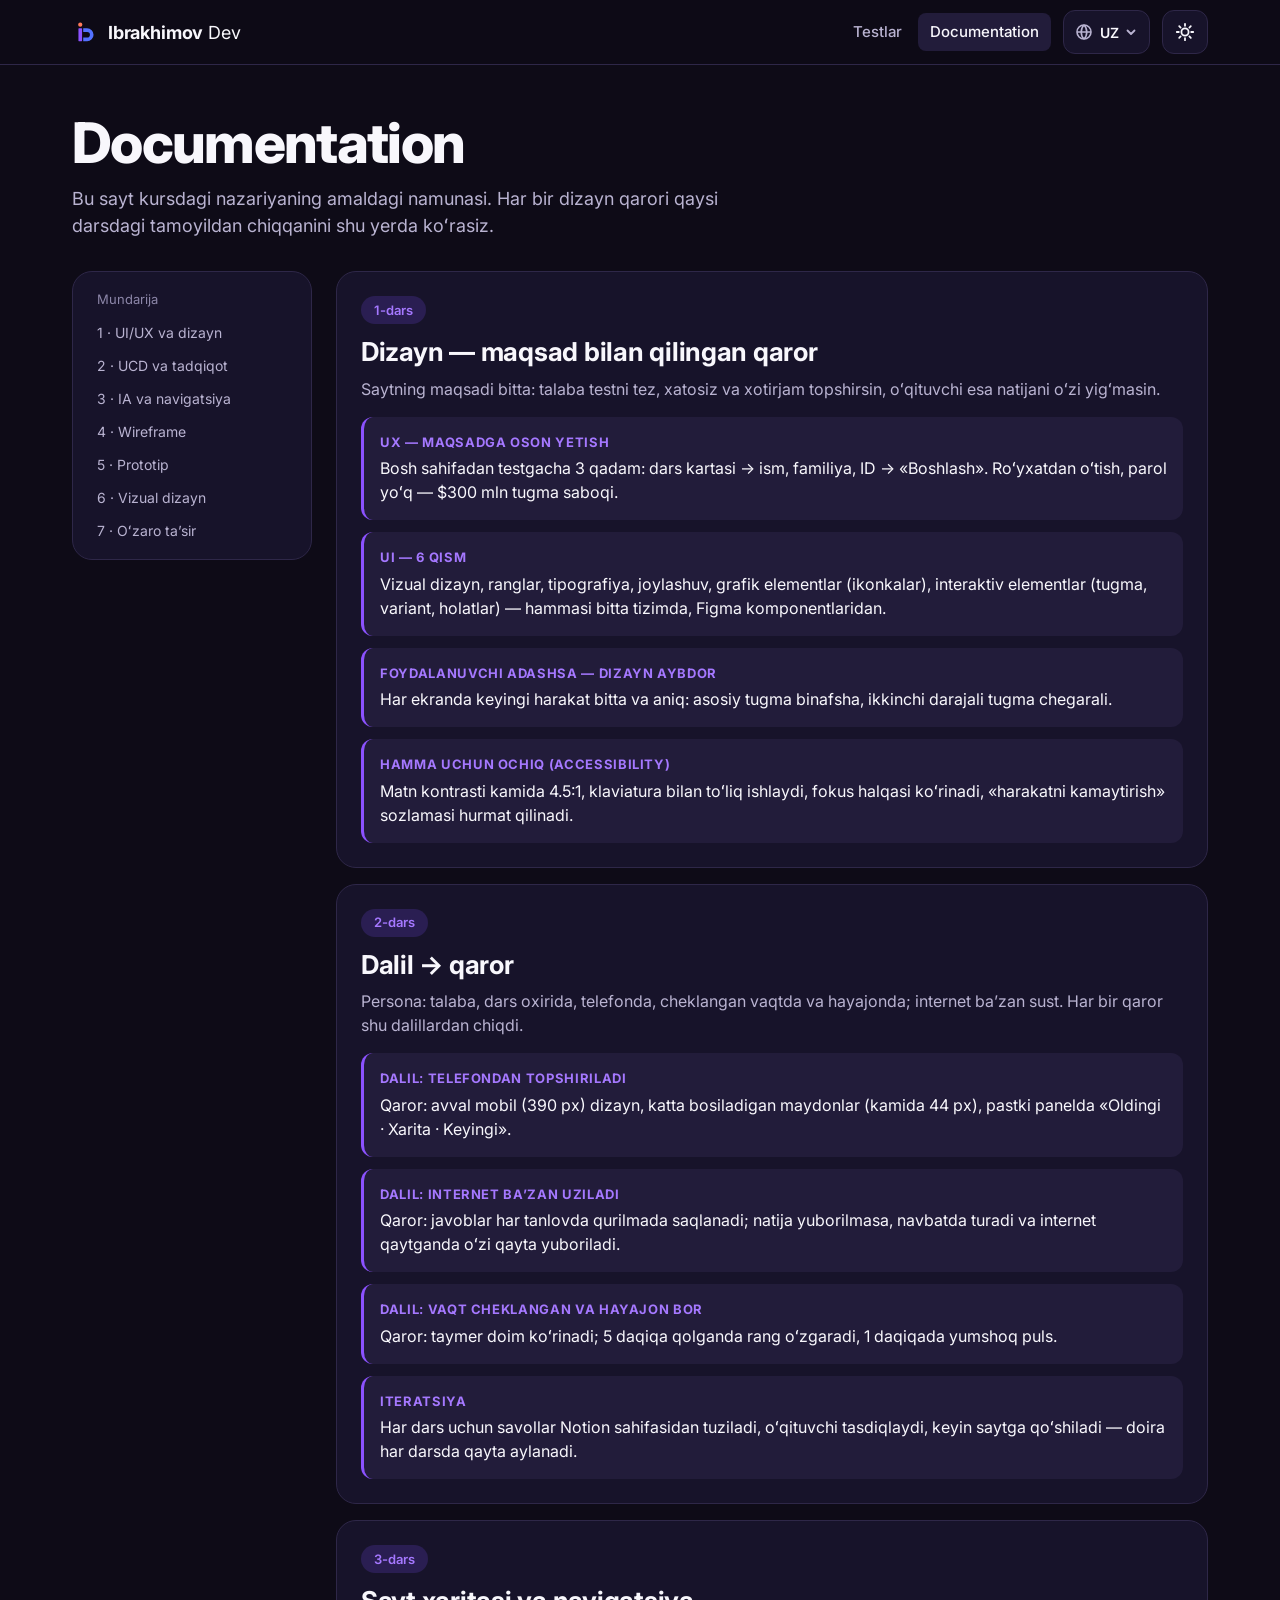
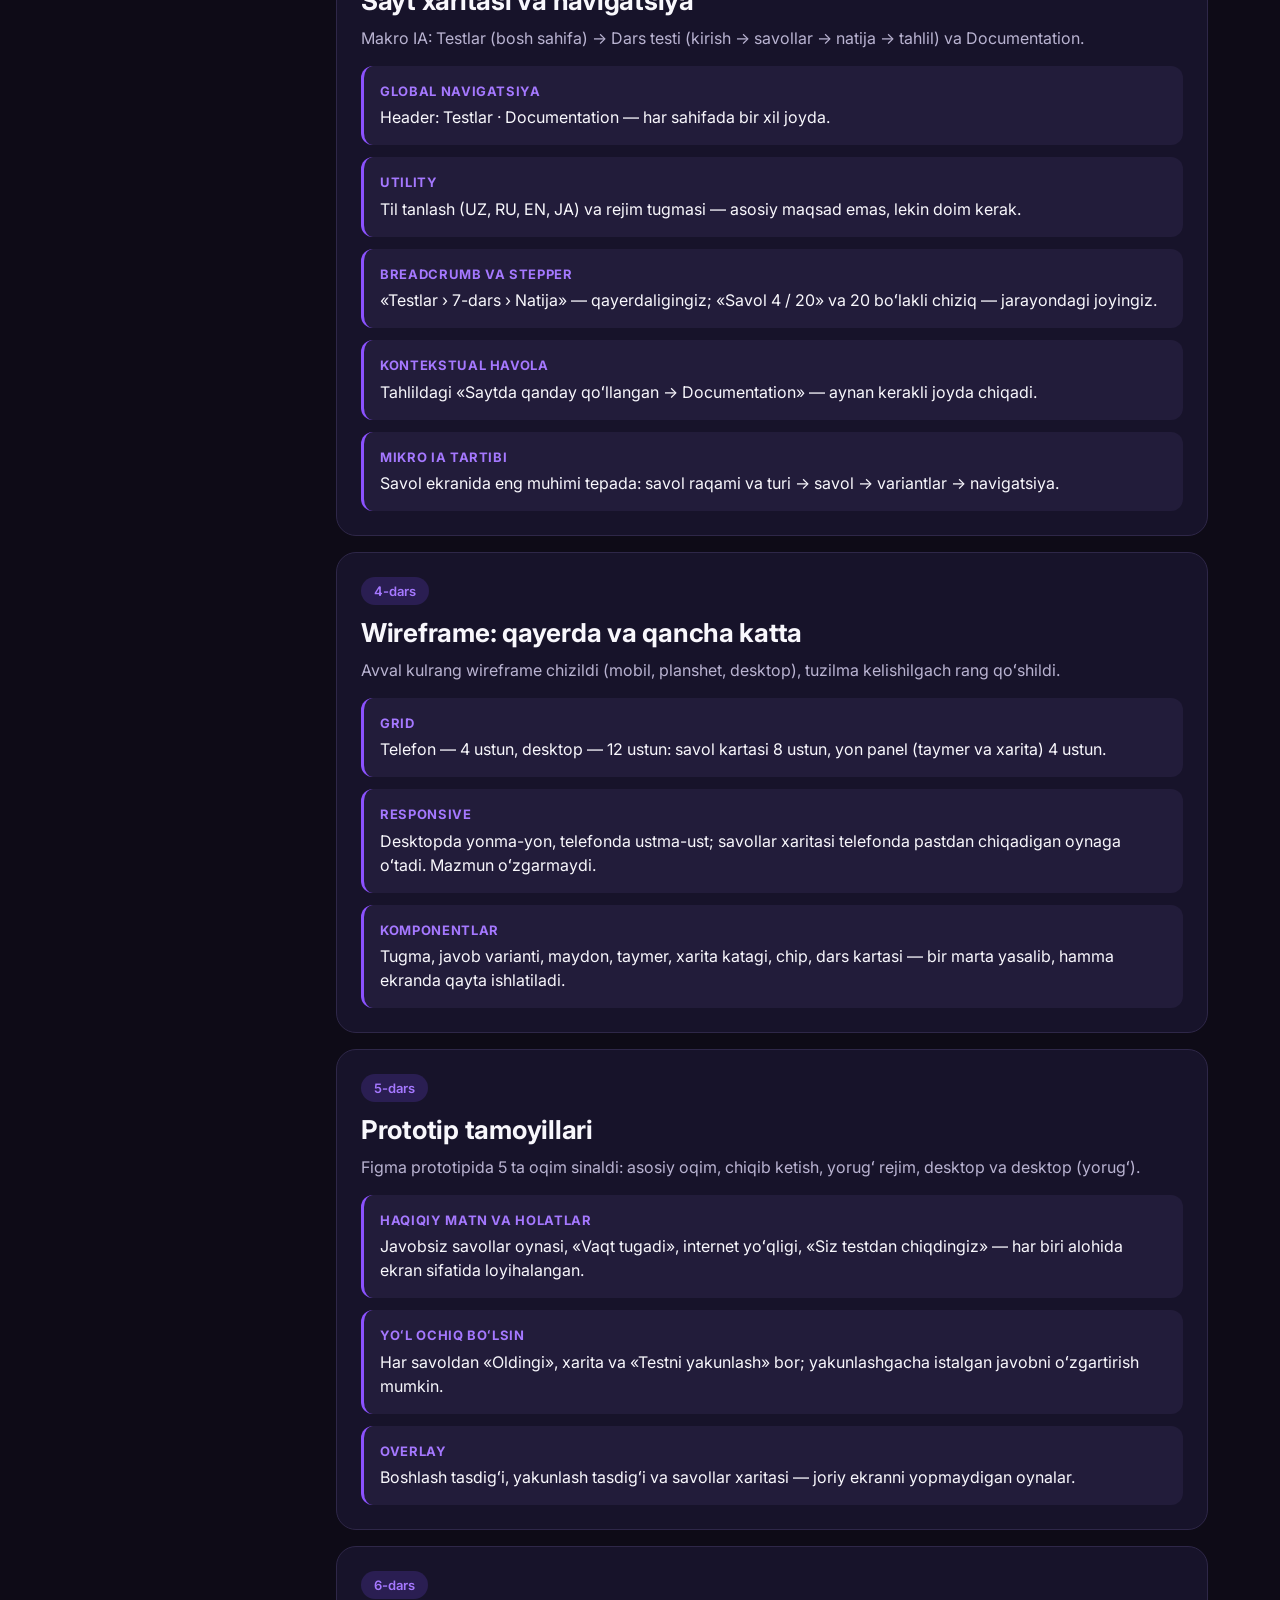
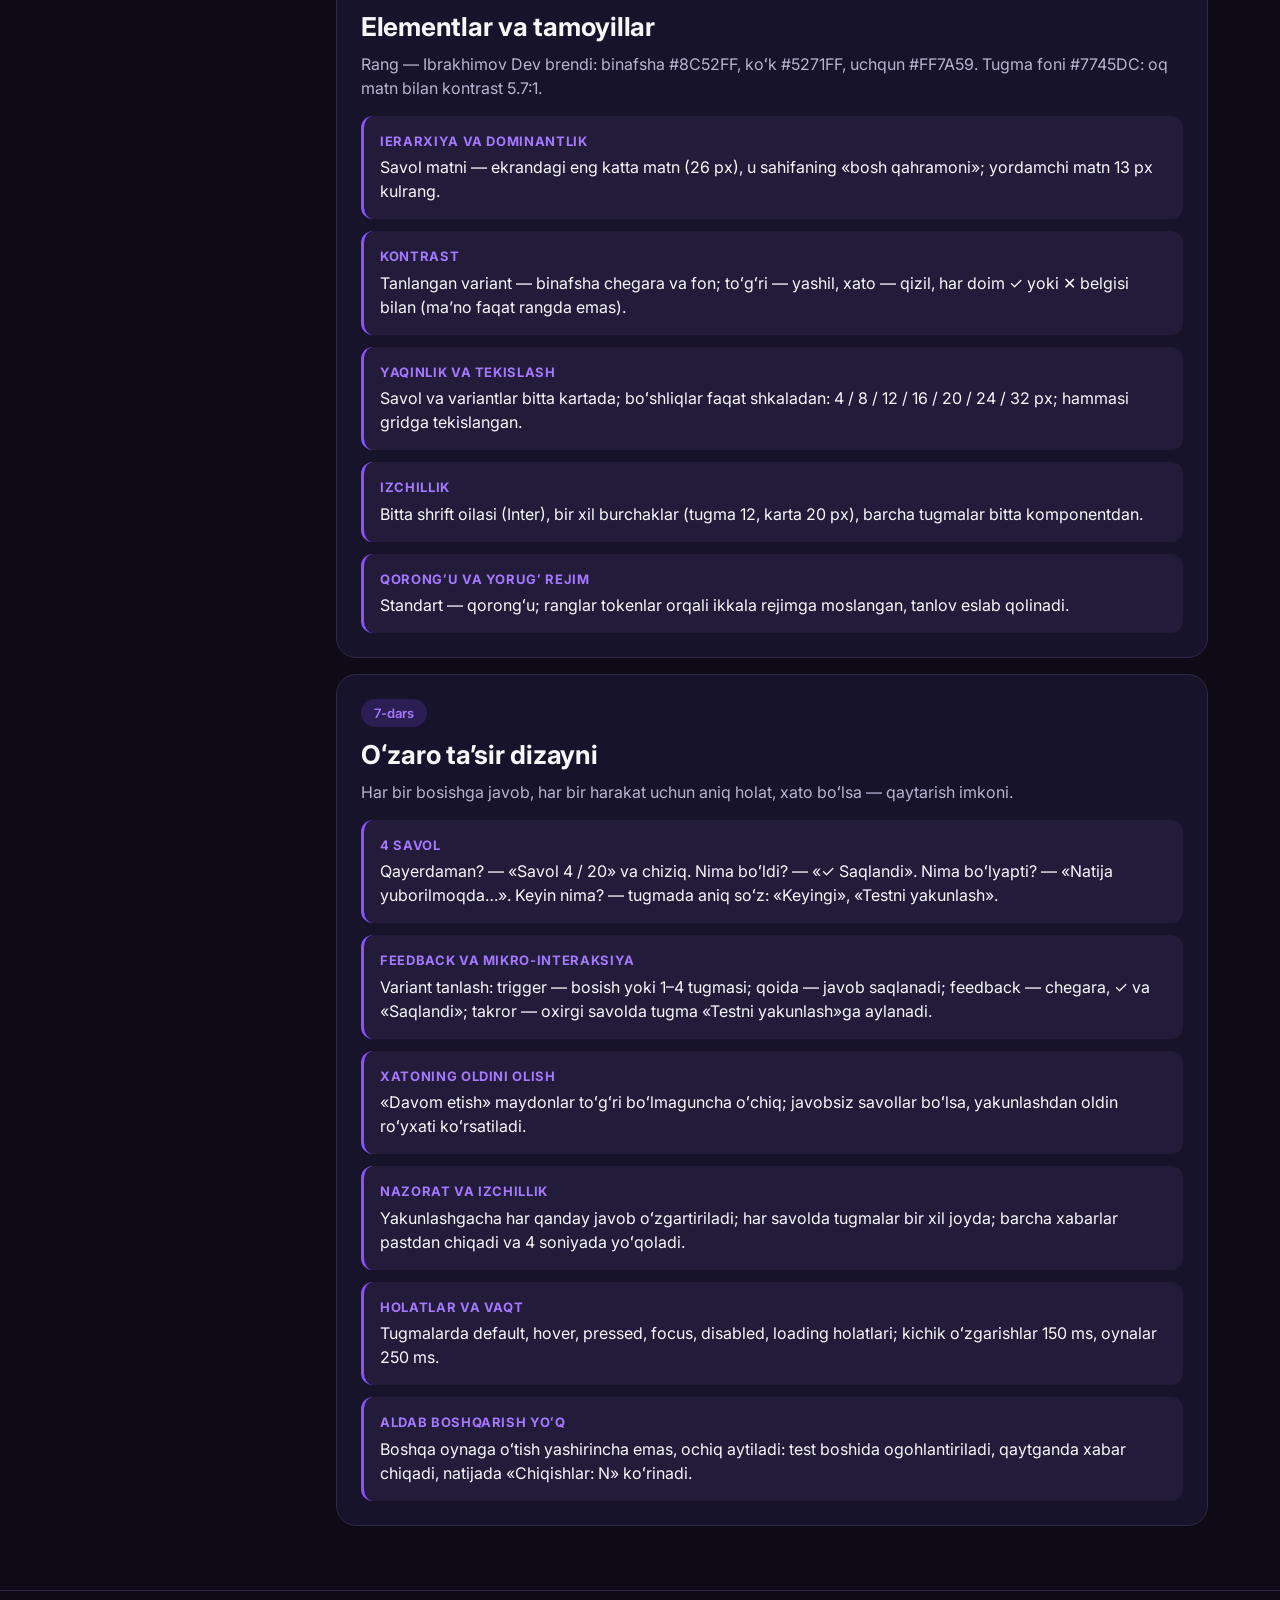
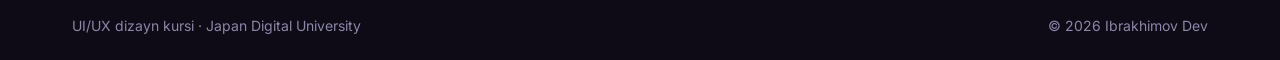
==== docs.html @ a64b17eb "UI/UX testlar sayti: 7 dars, 20 savol (15+5), 27 daqiqa - Bosh sahifa, dars testlari, natija, tahlil" ====
<!doctype html>
<html lang="uz" data-base="">
<head>
<meta charset="utf-8">
<meta name="viewport" content="width=device-width, initial-scale=1, viewport-fit=cover">
<title>Documentation · UI/UX testlar · Ibrakhimov Dev</title>
<meta name="description" content="Saytdagi har bir dizayn qarori kursning qaysi darsidagi tamoyildan chiqqani.">
<meta name="theme-color" content="#0E0B17">
<link rel="icon" href="assets/img/mark.svg" type="image/svg+xml">
<link rel="icon" href="assets/img/favicon-32.png" sizes="32x32">
<link rel="apple-touch-icon" href="assets/img/apple-touch-icon.png">
<link rel="preconnect" href="https://fonts.googleapis.com">
<link rel="preconnect" href="https://fonts.gstatic.com" crossorigin>
<link rel="stylesheet" href="https://fonts.googleapis.com/css2?family=Inter:wght@400;500;600;700;800&display=swap">
<link rel="stylesheet" href="assets/css/style.css">
<script>try{var th=JSON.parse(localStorage.getItem('uiux:theme'));if(th)document.documentElement.setAttribute('data-theme',th)}catch(e){}</script>
</head>
<body data-page="docs">
<header id="site-header"></header>
<main id="main" class="container section">
  <h1 class="display" data-t="docs.title"></h1>
  <p class="lead" style="margin-top:12px;max-width:720px" data-t="docs.lead"></p>
  <div class="notice" id="tr-note" hidden><svg viewBox="0 0 18 18" fill="none" aria-hidden="true"><circle cx="9" cy="9" r="7" stroke="currentColor" stroke-width="1.6"/><path d="M9 8v4.5" stroke="currentColor" stroke-width="1.8" stroke-linecap="round"/><circle cx="9" cy="5.6" r="1" fill="currentColor"/></svg><span data-t="docs.trNote"></span></div>

  <div class="docs" style="margin-top:32px">
    <nav class="toc card" style="padding:12px" aria-label="Mundarija">
      <div class="caption" style="padding:6px 12px" data-t="docs.toc"></div>
      <a href="#dars-1">1 · UI/UX va dizayn</a>
      <a href="#dars-2">2 · UCD va tadqiqot</a>
      <a href="#dars-3">3 · IA va navigatsiya</a>
      <a href="#dars-4">4 · Wireframe</a>
      <a href="#dars-5">5 · Prototip</a>
      <a href="#dars-6">6 · Vizual dizayn</a>
      <a href="#dars-7">7 · Oʻzaro taʼsir</a>
    </nav>

    <div style="display:grid;gap:16px" lang="uz">
      <section class="card doc-sec" id="dars-1">
        <span class="chip chip-brand">1-dars</span>
        <h2 class="h2" style="margin-top:12px">Dizayn — maqsad bilan qilingan qaror</h2>
        <p class="intro">Saytning maqsadi bitta: talaba testni tez, xatosiz va xotirjam topshirsin, oʻqituvchi esa natijani oʻzi yigʻmasin.</p>
        <div class="decisions">
          <div class="decision"><span class="th">UX — maqsadga oson yetish</span><span class="de">Bosh sahifadan testgacha 3 qadam: dars kartasi → ism, familiya, ID → «Boshlash». Roʻyxatdan oʻtish, parol yoʻq — $300 mln tugma saboqi.</span></div>
          <div class="decision"><span class="th">UI — 6 qism</span><span class="de">Vizual dizayn, ranglar, tipografiya, joylashuv, grafik elementlar (ikonkalar), interaktiv elementlar (tugma, variant, holatlar) — hammasi bitta tizimda, Figma komponentlaridan.</span></div>
          <div class="decision"><span class="th">Foydalanuvchi adashsa — dizayn aybdor</span><span class="de">Har ekranda keyingi harakat bitta va aniq: asosiy tugma binafsha, ikkinchi darajali tugma chegarali.</span></div>
          <div class="decision"><span class="th">Hamma uchun ochiq (accessibility)</span><span class="de">Matn kontrasti kamida 4.5:1, klaviatura bilan toʻliq ishlaydi, fokus halqasi koʻrinadi, «harakatni kamaytirish» sozlamasi hurmat qilinadi.</span></div>
        </div>
      </section>

      <section class="card doc-sec" id="dars-2">
        <span class="chip chip-brand">2-dars</span>
        <h2 class="h2" style="margin-top:12px">Dalil → qaror</h2>
        <p class="intro">Persona: talaba, dars oxirida, telefonda, cheklangan vaqtda va hayajonda; internet baʼzan sust. Har bir qaror shu dalillardan chiqdi.</p>
        <div class="decisions">
          <div class="decision"><span class="th">Dalil: telefondan topshiriladi</span><span class="de">Qaror: avval mobil (390 px) dizayn, katta bosiladigan maydonlar (kamida 44 px), pastki panelda «Oldingi · Xarita · Keyingi».</span></div>
          <div class="decision"><span class="th">Dalil: internet baʼzan uziladi</span><span class="de">Qaror: javoblar har tanlovda qurilmada saqlanadi; natija yuborilmasa, navbatda turadi va internet qaytganda oʻzi qayta yuboriladi.</span></div>
          <div class="decision"><span class="th">Dalil: vaqt cheklangan va hayajon bor</span><span class="de">Qaror: taymer doim koʻrinadi; 5 daqiqa qolganda rang oʻzgaradi, 1 daqiqada yumshoq puls.</span></div>
          <div class="decision"><span class="th">Iteratsiya</span><span class="de">Har dars uchun savollar Notion sahifasidan tuziladi, oʻqituvchi tasdiqlaydi, keyin saytga qoʻshiladi — doira har darsda qayta aylanadi.</span></div>
        </div>
      </section>

      <section class="card doc-sec" id="dars-3">
        <span class="chip chip-brand">3-dars</span>
        <h2 class="h2" style="margin-top:12px">Sayt xaritasi va navigatsiya</h2>
        <p class="intro">Makro IA: Testlar (bosh sahifa) → Dars testi (kirish → savollar → natija → tahlil) va Documentation.</p>
        <div class="decisions">
          <div class="decision"><span class="th">Global navigatsiya</span><span class="de">Header: Testlar · Documentation — har sahifada bir xil joyda.</span></div>
          <div class="decision"><span class="th">Utility</span><span class="de">Til tanlash (UZ, RU, EN, JA) va rejim tugmasi — asosiy maqsad emas, lekin doim kerak.</span></div>
          <div class="decision"><span class="th">Breadcrumb va stepper</span><span class="de">«Testlar › 7-dars › Natija» — qayerdaligingiz; «Savol 4 / 20» va 20 boʻlakli chiziq — jarayondagi joyingiz.</span></div>
          <div class="decision"><span class="th">Kontekstual havola</span><span class="de">Tahlildagi «Saytda qanday qoʻllangan → Documentation» — aynan kerakli joyda chiqadi.</span></div>
          <div class="decision"><span class="th">Mikro IA tartibi</span><span class="de">Savol ekranida eng muhimi tepada: savol raqami va turi → savol → variantlar → navigatsiya.</span></div>
        </div>
      </section>

      <section class="card doc-sec" id="dars-4">
        <span class="chip chip-brand">4-dars</span>
        <h2 class="h2" style="margin-top:12px">Wireframe: qayerda va qancha katta</h2>
        <p class="intro">Avval kulrang wireframe chizildi (mobil, planshet, desktop), tuzilma kelishilgach rang qoʻshildi.</p>
        <div class="decisions">
          <div class="decision"><span class="th">Grid</span><span class="de">Telefon — 4 ustun, desktop — 12 ustun: savol kartasi 8 ustun, yon panel (taymer va xarita) 4 ustun.</span></div>
          <div class="decision"><span class="th">Responsive</span><span class="de">Desktopda yonma-yon, telefonda ustma-ust; savollar xaritasi telefonda pastdan chiqadigan oynaga oʻtadi. Mazmun oʻzgarmaydi.</span></div>
          <div class="decision"><span class="th">Komponentlar</span><span class="de">Tugma, javob varianti, maydon, taymer, xarita katagi, chip, dars kartasi — bir marta yasalib, hamma ekranda qayta ishlatiladi.</span></div>
        </div>
      </section>

      <section class="card doc-sec" id="dars-5">
        <span class="chip chip-brand">5-dars</span>
        <h2 class="h2" style="margin-top:12px">Prototip tamoyillari</h2>
        <p class="intro">Figma prototipida 5 ta oqim sinaldi: asosiy oqim, chiqib ketish, yorugʻ rejim, desktop va desktop (yorugʻ).</p>
        <div class="decisions">
          <div class="decision"><span class="th">Haqiqiy matn va holatlar</span><span class="de">Javobsiz savollar oynasi, «Vaqt tugadi», internet yoʻqligi, «Siz testdan chiqdingiz» — har biri alohida ekran sifatida loyihalangan.</span></div>
          <div class="decision"><span class="th">Yoʻl ochiq boʻlsin</span><span class="de">Har savoldan «Oldingi», xarita va «Testni yakunlash» bor; yakunlashgacha istalgan javobni oʻzgartirish mumkin.</span></div>
          <div class="decision"><span class="th">Overlay</span><span class="de">Boshlash tasdigʻi, yakunlash tasdigʻi va savollar xaritasi — joriy ekranni yopmaydigan oynalar.</span></div>
        </div>
      </section>

      <section class="card doc-sec" id="dars-6">
        <span class="chip chip-brand">6-dars</span>
        <h2 class="h2" style="margin-top:12px">Elementlar va tamoyillar</h2>
        <p class="intro">Rang — Ibrakhimov Dev brendi: binafsha #8C52FF, koʻk #5271FF, uchqun #FF7A59. Tugma foni #7745DC: oq matn bilan kontrast 5.7:1.</p>
        <div class="decisions">
          <div class="decision"><span class="th">Ierarxiya va dominantlik</span><span class="de">Savol matni — ekrandagi eng katta matn (26 px), u sahifaning «bosh qahramoni»; yordamchi matn 13 px kulrang.</span></div>
          <div class="decision"><span class="th">Kontrast</span><span class="de">Tanlangan variant — binafsha chegara va fon; toʻgʻri — yashil, xato — qizil, har doim ✓ yoki ✕ belgisi bilan (maʼno faqat rangda emas).</span></div>
          <div class="decision"><span class="th">Yaqinlik va tekislash</span><span class="de">Savol va variantlar bitta kartada; boʻshliqlar faqat shkaladan: 4 / 8 / 12 / 16 / 20 / 24 / 32 px; hammasi gridga tekislangan.</span></div>
          <div class="decision"><span class="th">Izchillik</span><span class="de">Bitta shrift oilasi (Inter), bir xil burchaklar (tugma 12, karta 20 px), barcha tugmalar bitta komponentdan.</span></div>
          <div class="decision"><span class="th">Qorongʻu va yorugʻ rejim</span><span class="de">Standart — qorongʻu; ranglar tokenlar orqali ikkala rejimga moslangan, tanlov eslab qolinadi.</span></div>
        </div>
      </section>

      <section class="card doc-sec" id="dars-7">
        <span class="chip chip-brand">7-dars</span>
        <h2 class="h2" style="margin-top:12px">Oʻzaro taʼsir dizayni</h2>
        <p class="intro">Har bir bosishga javob, har bir harakat uchun aniq holat, xato boʻlsa — qaytarish imkoni.</p>
        <div class="decisions">
          <div class="decision"><span class="th">4 savol</span><span class="de">Qayerdaman? — «Savol 4 / 20» va chiziq. Nima boʻldi? — «✓ Saqlandi». Nima boʻlyapti? — «Natija yuborilmoqda…». Keyin nima? — tugmada aniq soʻz: «Keyingi», «Testni yakunlash».</span></div>
          <div class="decision"><span class="th">Feedback va mikro-interaksiya</span><span class="de">Variant tanlash: trigger — bosish yoki 1–4 tugmasi; qoida — javob saqlanadi; feedback — chegara, ✓ va «Saqlandi»; takror — oxirgi savolda tugma «Testni yakunlash»ga aylanadi.</span></div>
          <div class="decision"><span class="th">Xatoning oldini olish</span><span class="de">«Davom etish» maydonlar toʻgʻri boʻlmaguncha oʻchiq; javobsiz savollar boʻlsa, yakunlashdan oldin roʻyxati koʻrsatiladi.</span></div>
          <div class="decision"><span class="th">Nazorat va izchillik</span><span class="de">Yakunlashgacha har qanday javob oʻzgartiriladi; har savolda tugmalar bir xil joyda; barcha xabarlar pastdan chiqadi va 4 soniyada yoʻqoladi.</span></div>
          <div class="decision"><span class="th">Holatlar va vaqt</span><span class="de">Tugmalarda default, hover, pressed, focus, disabled, loading holatlari; kichik oʻzgarishlar 150 ms, oynalar 250 ms.</span></div>
          <div class="decision"><span class="th">Aldab boshqarish yoʻq</span><span class="de">Boshqa oynaga oʻtish yashirincha emas, ochiq aytiladi: test boshida ogohlantiriladi, qaytganda xabar chiqadi, natijada «Chiqishlar: N» koʻrinadi.</span></div>
        </div>
      </section>
    </div>
  </div>
</main>
<footer id="site-footer"></footer>
<script src="assets/js/i18n.js"></script>
<script src="assets/js/common.js"></script>
<script>
  function trNote(){ document.getElementById('tr-note').hidden = App.lang === 'uz'; }
  trNote(); document.addEventListener('langchange', trNote);
</script>
</body>
</html>
---- assets/css/style.css ----
/* Ibrakhimov Dev · UI/UX testlar
   Tokenlar Figma'dagi "Ibrakhimov Dev · UI/UX Testlar" faylidan olingan (Qorongʻu / Yorugʻ rejimlar). */

:root,
:root[data-theme="dark"] {
  color-scheme: dark;
  --bg-base: #0E0B17;
  --bg-surface: #17132A;
  --bg-raised: #221C3A;
  --bg-overlay: rgba(5, 3, 11, .72);
  --border: #2E2748;
  --border-strong: #4A4466;
  --text: #F8F7FC;
  --text-2: #B9B3D1;
  --text-muted: #8C86A8;
  --on-brand: #FFFFFF;
  --violet: #8C52FF;
  --blue: #5271FF;
  --spark: #FF7A59;
  --primary: #7745DC;
  --primary-hover: #6A3BD0;
  --primary-pressed: #5B30B8;
  --selected-bg: #2A1E52;
  --selected-border: #A578FF;
  --link: #7890FF;
  --brand-text: #A578FF;
  --success: #22C55E;
  --success-bg: #12301F;
  --error: #F2555A;
  --error-bg: #3A1416;
  --warning: #FF977E;
  --warning-bg: #3D1A10;
  --focus: #A578FF;
  --disabled-bg: #221C3A;
  --disabled-text: #5E587A;
  --shadow: 0 12px 32px rgba(0, 0, 0, .45);
}

:root[data-theme="light"] {
  color-scheme: light;
  --bg-base: #F8F7FC;
  --bg-surface: #FFFFFF;
  --bg-raised: #EEEBF7;
  --bg-overlay: rgba(23, 19, 42, .48);
  --border: #D9D5EA;
  --border-strong: #B6B0CC;
  --text: #0E0B17;
  --text-2: #4A4466;
  --text-muted: #6B6585;
  --selected-bg: #F1EBFF;
  --selected-border: #7745DC;
  --link: #4561DD;
  --brand-text: #7745DC;
  --success: #15803D;
  --success-bg: #E8F6EE;
  --error: #C72A2F;
  --error-bg: #FDECEC;
  --warning: #B9553D;
  --warning-bg: #FFF0EB;
  --focus: #7745DC;
  --disabled-bg: #EEEBF7;
  --disabled-text: #9A95B2;
  --shadow: 0 12px 32px rgba(23, 19, 42, .12);
}

:root {
  --s4: 4px; --s8: 8px; --s12: 12px; --s16: 16px; --s20: 20px; --s24: 24px; --s32: 32px; --s40: 40px; --s48: 48px; --s64: 64px;
  --r-sm: 8px; --r-md: 12px; --r-lg: 16px; --r-xl: 20px; --r-2xl: 24px; --r-full: 999px;
  --font: "Inter", system-ui, -apple-system, "Segoe UI", Roboto, "Noto Sans JP", sans-serif;
  --t-fast: 150ms;
  --t-mid: 250ms;
  --ease: cubic-bezier(.2, .8, .2, 1);
}

*, *::before, *::after { box-sizing: border-box; }
html { -webkit-text-size-adjust: 100%; }
body {
  margin: 0;
  background: var(--bg-base);
  color: var(--text);
  font: 400 16px/1.5 var(--font);
  min-height: 100vh;
  display: flex;
  flex-direction: column;
  transition: background-color var(--t-mid) var(--ease), color var(--t-mid) var(--ease);
}
:lang(ja) body, body:lang(ja) { line-break: strict; }
img, svg { display: block; max-width: 100%; }
a { color: var(--link); text-underline-offset: 3px; }
button, input, select { font: inherit; color: inherit; }
h1, h2, h3, p { margin: 0; }
.sr-only { position: absolute; width: 1px; height: 1px; padding: 0; margin: -1px; overflow: hidden; clip: rect(0 0 0 0); white-space: nowrap; border: 0; }
[hidden] { display: none !important; }

:focus-visible { outline: 3px solid var(--focus); outline-offset: 3px; border-radius: var(--r-sm); }

.skip-link { position: absolute; left: var(--s16); top: -60px; z-index: 100; background: var(--primary); color: #fff; padding: var(--s8) var(--s16); border-radius: var(--r-sm); text-decoration: none; }
.skip-link:focus { top: var(--s12); }

.container { width: 100%; max-width: 1200px; margin: 0 auto; padding: 0 var(--s16); }
@media (min-width: 768px) { .container { padding: 0 var(--s32); } }

/* ---------- Header ---------- */
.site-header { position: sticky; top: 0; z-index: 30; background: color-mix(in srgb, var(--bg-base) 88%, transparent); backdrop-filter: blur(12px); border-bottom: 1px solid var(--border); }
.site-header .container { display: flex; align-items: center; gap: var(--s12); height: 64px; }
.brand { display: flex; align-items: center; gap: var(--s8); text-decoration: none; color: var(--text); margin-right: auto; font-size: 18px; letter-spacing: -.01em; }
.brand img { width: 28px; height: 28px; }
.brand b { font-weight: 700; }
.nav { display: none; gap: var(--s4); }
.nav a { color: var(--text-2); text-decoration: none; font-weight: 500; font-size: 15px; padding: var(--s8) var(--s12); border-radius: var(--r-sm); transition: background-color var(--t-fast), color var(--t-fast); }
.nav a:hover { color: var(--text); background: var(--bg-raised); }
.nav a[aria-current="page"] { color: var(--text); background: var(--bg-raised); }
@media (min-width: 768px) { .nav { display: flex; } }

.icon-btn { display: inline-flex; align-items: center; justify-content: center; gap: var(--s4); min-width: 44px; height: 44px; padding: 0 var(--s12); border-radius: var(--r-md); border: 1px solid var(--border); background: var(--bg-surface); color: var(--text); cursor: pointer; transition: background-color var(--t-fast), border-color var(--t-fast), transform var(--t-fast); }
.icon-btn:hover { background: var(--bg-raised); border-color: var(--border-strong); }
.icon-btn:active { transform: scale(.96); }
.icon-btn svg { width: 20px; height: 20px; }
.lang-select { position: relative; }
.lang-select select { appearance: none; height: 44px; padding: 0 30px 0 36px; border-radius: var(--r-md); border: 1px solid var(--border); background: var(--bg-surface); color: var(--text); font-weight: 600; font-size: 14px; cursor: pointer; }
.lang-select select:hover { border-color: var(--border-strong); }
.lang-select .globe, .lang-select .chev { position: absolute; top: 50%; transform: translateY(-50%); pointer-events: none; color: var(--text-2); }
.lang-select .globe { left: 12px; width: 18px; height: 18px; }
.lang-select .chev { right: 12px; width: 14px; height: 14px; }
.menu-btn { display: inline-flex; }
@media (min-width: 768px) { .menu-btn { display: none; } }

.mobile-menu { position: fixed; inset: 64px 0 auto 0; z-index: 29; background: var(--bg-surface); border-bottom: 1px solid var(--border); padding: var(--s12) var(--s16) var(--s20); box-shadow: var(--shadow); }
.mobile-menu a { display: block; padding: var(--s12) var(--s12); border-radius: var(--r-md); color: var(--text); text-decoration: none; font-weight: 600; }
.mobile-menu a[aria-current="page"] { background: var(--bg-raised); }

/* ---------- Typography ---------- */
.display { font-size: clamp(32px, 6vw, 56px); line-height: 1.08; font-weight: 800; letter-spacing: -.03em; }
.h1 { font-size: clamp(26px, 4vw, 36px); line-height: 1.15; font-weight: 700; letter-spacing: -.02em; }
.h2 { font-size: clamp(20px, 3vw, 26px); line-height: 1.25; font-weight: 700; letter-spacing: -.01em; }
.h3 { font-size: 18px; line-height: 1.35; font-weight: 600; }
.lead { font-size: 18px; color: var(--text-2); }
.muted { color: var(--text-muted); }
.small { font-size: 14px; }
.caption { font-size: 13px; color: var(--text-muted); }
.grad { background: linear-gradient(90deg, var(--violet), var(--blue)); -webkit-background-clip: text; background-clip: text; color: transparent; }

/* ---------- Buttons ---------- */
.btn { display: inline-flex; align-items: center; justify-content: center; gap: var(--s8); min-height: 48px; padding: 0 var(--s20); border-radius: var(--r-md); border: 1px solid transparent; font-weight: 600; font-size: 16px; cursor: pointer; text-decoration: none; transition: background-color var(--t-fast) var(--ease), border-color var(--t-fast), transform var(--t-fast), box-shadow var(--t-fast); white-space: nowrap; }
.btn svg { width: 18px; height: 18px; flex: none; }
.btn:active:not(:disabled) { transform: scale(.97); }
.btn-primary { background: var(--primary); color: var(--on-brand); }
.btn-primary:hover:not(:disabled) { background: var(--primary-hover); box-shadow: 0 6px 18px color-mix(in srgb, var(--primary) 40%, transparent); }
.btn-primary:active:not(:disabled) { background: var(--primary-pressed); }
.btn-secondary { background: transparent; color: var(--text); border-color: var(--border-strong); }
.btn-secondary:hover:not(:disabled) { background: var(--bg-raised); }
.btn-text { background: transparent; color: var(--brand-text); padding: 0 var(--s12); }
.btn-text:hover:not(:disabled) { background: var(--selected-bg); }
.btn-danger { background: var(--error); color: #fff; }
.btn:disabled { background: var(--disabled-bg); color: var(--disabled-text); border-color: transparent; cursor: not-allowed; box-shadow: none; }
.btn.loading { pointer-events: none; }
.btn.loading::before { content: ""; width: 16px; height: 16px; border: 2px solid currentColor; border-right-color: transparent; border-radius: 50%; animation: spin .8s linear infinite; }
.btn-block { width: 100%; }

@keyframes spin { to { transform: rotate(360deg); } }

/* ---------- Chips ---------- */
.chip { display: inline-flex; align-items: center; gap: 6px; height: 28px; padding: 0 var(--s12); border-radius: var(--r-full); font-size: 13px; font-weight: 600; background: var(--bg-raised); color: var(--text-2); border: 1px solid var(--border); white-space: nowrap; }
.chip svg { width: 14px; height: 14px; }
.chip-brand { background: var(--selected-bg); color: var(--brand-text); border-color: transparent; }
.chip-success { background: var(--success-bg); color: var(--success); border-color: transparent; }
.chip-error { background: var(--error-bg); color: var(--error); border-color: transparent; }
.chip-warning { background: var(--warning-bg); color: var(--warning); border-color: transparent; }
.chip-new { background: linear-gradient(90deg, var(--violet), var(--blue)); color: #fff; border-color: transparent; }

/* ---------- Cards ---------- */
.card { background: var(--bg-surface); border: 1px solid var(--border); border-radius: var(--r-xl); }
.pad { padding: var(--s20); }
@media (min-width: 768px) { .pad { padding: var(--s24); } }

main { flex: 1; }
.section { padding-top: var(--s32); padding-bottom: var(--s48); }
@media (min-width: 768px) { .section { padding-top: var(--s48); padding-bottom: var(--s64); } }

/* ---------- Home ---------- */
.hero { padding-top: var(--s40); padding-bottom: var(--s24); }
.hero .lead { margin-top: var(--s16); max-width: 640px; }
.hero .chips { display: flex; flex-wrap: wrap; gap: var(--s8); margin-top: var(--s20); }
.lessons { display: grid; gap: var(--s16); grid-template-columns: 1fr; }
@media (min-width: 640px) { .lessons { grid-template-columns: repeat(2, 1fr); } }
@media (min-width: 1024px) { .lessons { grid-template-columns: repeat(3, 1fr); } }
.lesson-card { display: flex; flex-direction: column; gap: var(--s12); padding: var(--s20); border-radius: var(--r-xl); background: var(--bg-surface); border: 1px solid var(--border); text-decoration: none; color: var(--text); transition: border-color var(--t-fast), transform var(--t-mid) var(--ease), box-shadow var(--t-mid); min-height: 188px; }
.lesson-card:hover { border-color: var(--selected-border); transform: translateY(-2px); box-shadow: var(--shadow); }
.lesson-card .top { display: flex; align-items: center; justify-content: space-between; gap: var(--s8); }
.lesson-num { display: inline-grid; place-items: center; width: 40px; height: 40px; border-radius: var(--r-md); background: var(--selected-bg); color: var(--brand-text); font-weight: 800; }
.lesson-card .title { font-size: 18px; font-weight: 700; line-height: 1.3; }
.lesson-card .meta { font-size: 14px; color: var(--text-muted); }
.lesson-card .foot { margin-top: auto; display: flex; align-items: center; justify-content: space-between; gap: var(--s8); padding-top: var(--s12); border-top: 1px solid var(--border); font-size: 14px; color: var(--text-2); }
.lesson-card .go { color: var(--brand-text); font-weight: 600; display: inline-flex; align-items: center; gap: 4px; }

/* ---------- Footer ---------- */
.site-footer { border-top: 1px solid var(--border); padding: var(--s24) 0; color: var(--text-muted); font-size: 14px; }
.site-footer .container { display: flex; flex-wrap: wrap; gap: var(--s8) var(--s24); justify-content: space-between; }

/* ---------- Forms ---------- */
.entry { max-width: 520px; margin: 0 auto; }
.field { display: flex; flex-direction: column; gap: 6px; margin-top: var(--s16); }
.field label { font-weight: 600; font-size: 14px; }
.field input { height: 52px; padding: 0 var(--s16); border-radius: var(--r-md); border: 1px solid var(--border-strong); background: var(--bg-base); color: var(--text); font-size: 16px; transition: border-color var(--t-fast), box-shadow var(--t-fast); }
.field input:hover { border-color: var(--text-muted); }
.field input:focus { outline: none; border-color: var(--focus); box-shadow: 0 0 0 3px color-mix(in srgb, var(--focus) 35%, transparent); }
.field .hint { font-size: 13px; color: var(--text-muted); }
.field.invalid input { border-color: var(--error); }
.field.invalid .hint { color: var(--error); }
.facts { display: grid; grid-template-columns: repeat(3, 1fr); gap: var(--s8); margin-top: var(--s20); }
.fact { background: var(--bg-raised); border-radius: var(--r-md); padding: var(--s12); text-align: center; }
.fact b { display: block; font-size: 22px; }
.fact span { font-size: 13px; color: var(--text-2); }

.breadcrumb { display: flex; flex-wrap: wrap; align-items: center; gap: 6px; font-size: 14px; color: var(--text-muted); margin-bottom: var(--s16); }
.breadcrumb a { color: var(--link); text-decoration: none; }
.breadcrumb a:hover { text-decoration: underline; }

/* ---------- Modal ---------- */
.modal { position: fixed; inset: 0; z-index: 60; display: grid; place-items: end center; background: var(--bg-overlay); padding: 0; animation: fade var(--t-mid) var(--ease); }
@media (min-width: 640px) { .modal { place-items: center; padding: var(--s24); } }
.modal-box { width: 100%; max-width: 520px; max-height: 92vh; overflow: auto; background: var(--bg-surface); border: 1px solid var(--border); border-radius: var(--r-2xl) var(--r-2xl) 0 0; padding: var(--s24); box-shadow: var(--shadow); animation: rise var(--t-mid) var(--ease); }
@media (min-width: 640px) { .modal-box { border-radius: var(--r-2xl); } }
.modal-box .grabber { width: 40px; height: 4px; border-radius: 2px; background: var(--border-strong); margin: -8px auto var(--s16); }
@media (min-width: 640px) { .modal-box .grabber { display: none; } }
.modal-head { display: flex; align-items: flex-start; justify-content: space-between; gap: var(--s12); }
.modal-icon { width: 48px; height: 48px; border-radius: var(--r-lg); display: grid; place-items: center; margin-bottom: var(--s12); }
.modal-icon svg { width: 24px; height: 24px; }
.modal-icon.warn { background: var(--warning-bg); color: var(--warning); }
.modal-icon.brand { background: var(--selected-bg); color: var(--brand-text); }
.modal-icon.error { background: var(--error-bg); color: var(--error); }
.modal p { color: var(--text-2); margin-top: var(--s8); }
.modal .actions { display: flex; flex-direction: column-reverse; gap: var(--s8); margin-top: var(--s24); }
@media (min-width: 640px) { .modal .actions { flex-direction: row; justify-content: flex-end; } }
.rules { list-style: none; padding: 0; margin: var(--s16) 0 0; display: grid; gap: var(--s12); }
.rules li { display: flex; gap: var(--s12); align-items: flex-start; color: var(--text-2); }
.rules li svg { flex: none; width: 20px; height: 20px; color: var(--brand-text); margin-top: 2px; }
@keyframes fade { from { opacity: 0; } }
@keyframes rise { from { transform: translateY(16px); opacity: 0; } }

/* ---------- Test layout ---------- */
.test-layout { display: grid; gap: var(--s16); grid-template-columns: 1fr; align-items: start; padding-bottom: 96px; }
@media (min-width: 1024px) { .test-layout { grid-template-columns: minmax(0, 8fr) minmax(0, 4fr); gap: var(--s24); padding-bottom: var(--s48); } }
.qcard { padding: var(--s20); }
@media (min-width: 768px) { .qcard { padding: var(--s32); } }
.qhead { display: flex; align-items: center; justify-content: space-between; gap: var(--s12); }
.qnum { font-weight: 700; font-size: 15px; }
.progress { display: grid; grid-template-columns: repeat(20, 1fr); gap: 3px; margin: var(--s12) 0 var(--s20); }
.progress i { height: 5px; border-radius: 3px; background: var(--border); transition: background-color var(--t-mid); }
.progress i.done { background: var(--primary); }
.progress i.cur { background: var(--selected-border); }
.qtext { font-size: clamp(20px, 2.6vw, 26px); font-weight: 700; line-height: 1.3; letter-spacing: -.01em; }
.qhelp { margin-top: var(--s8); font-size: 13px; color: var(--text-muted); }
.options { display: grid; gap: var(--s12); margin-top: var(--s20); }
.option { display: flex; align-items: center; gap: var(--s12); width: 100%; min-height: 56px; padding: var(--s12) var(--s16); text-align: left; border-radius: var(--r-lg); border: 1.5px solid var(--border); background: var(--bg-surface); cursor: pointer; transition: border-color var(--t-fast) var(--ease), background-color var(--t-fast) var(--ease), transform var(--t-fast); line-height: 1.4; }
.option:hover { border-color: var(--border-strong); background: var(--bg-raised); }
.option:active { transform: scale(.99); }
.option .key { flex: none; width: 32px; height: 32px; border-radius: var(--r-sm); display: grid; place-items: center; background: var(--bg-raised); font-weight: 700; font-size: 14px; color: var(--text-2); transition: background-color var(--t-fast), color var(--t-fast); }
.option .txt { flex: 1; }
.option .saved { flex: none; font-size: 12px; font-weight: 600; color: var(--brand-text); display: none; align-items: center; gap: 4px; }
.option[aria-checked="true"] { border-color: var(--selected-border); background: var(--selected-bg); }
.option[aria-checked="true"] .key { background: var(--primary); color: #fff; }
.option[aria-checked="true"] .saved { display: inline-flex; animation: pop var(--t-fast) var(--ease); }
@keyframes pop { from { transform: scale(.6); opacity: 0; } }
.qnav { display: flex; align-items: center; justify-content: space-between; gap: var(--s12); margin-top: var(--s24); }
.qnav .autosave { font-size: 13px; color: var(--text-muted); display: none; align-items: center; gap: 6px; }
@media (min-width: 768px) { .qnav .autosave { display: inline-flex; } }

/* Mobile bottom bar */
.bottom-bar { position: fixed; left: 0; right: 0; bottom: 0; z-index: 20; background: var(--bg-surface); border-top: 1px solid var(--border); padding: var(--s12) var(--s16) calc(var(--s12) + env(safe-area-inset-bottom)); display: grid; grid-template-columns: 1fr auto 1fr; gap: var(--s8); }
@media (min-width: 1024px) { .bottom-bar { display: none; } }
.bottom-bar .btn { padding: 0 var(--s12); }
.desktop-nav { display: none; }
@media (min-width: 1024px) { .desktop-nav { display: flex; } }

/* Sidebar */
.side { display: none; gap: var(--s16); flex-direction: column; position: sticky; top: 88px; }
@media (min-width: 1024px) { .side { display: flex; } }
.timer-card { text-align: center; padding: var(--s20); }
.timer { display: inline-flex; align-items: center; gap: var(--s8); font-variant-numeric: tabular-nums; font-weight: 800; letter-spacing: -.02em; border-radius: var(--r-lg); border: 1px solid var(--border); background: var(--bg-raised); padding: var(--s8) var(--s16); font-size: 28px; transition: color var(--t-mid), background-color var(--t-mid), border-color var(--t-mid); }
.timer svg { width: 24px; height: 24px; }
.timer.sm { font-size: 18px; padding: 6px var(--s12); border-radius: var(--r-md); }
.timer.sm svg { width: 18px; height: 18px; }
.timer.warn { color: var(--warning); background: var(--warning-bg); border-color: transparent; }
.timer.crit { color: var(--error); background: var(--error-bg); border-color: transparent; animation: pulse 1s ease-in-out infinite; }
@keyframes pulse { 50% { box-shadow: 0 0 0 6px color-mix(in srgb, var(--error) 25%, transparent); } }
.mobile-top { display: flex; align-items: center; justify-content: space-between; gap: var(--s12); margin-bottom: var(--s12); }
@media (min-width: 1024px) { .mobile-top { display: none; } }

.qmap { display: grid; grid-template-columns: repeat(5, 1fr); gap: var(--s8); }
.qmap button { aspect-ratio: 1; min-height: 44px; border-radius: var(--r-md); border: 1.5px solid var(--border); background: transparent; font-weight: 600; cursor: pointer; transition: background-color var(--t-fast), border-color var(--t-fast), transform var(--t-fast); }
.qmap button:hover { border-color: var(--border-strong); }
.qmap button.done { background: var(--primary); border-color: var(--primary); color: #fff; }
.qmap button.cur { border-color: var(--selected-border); box-shadow: 0 0 0 2px var(--selected-border) inset; }
.qmap .sep { grid-column: 1 / -1; font-size: 12px; font-weight: 600; color: var(--text-muted); text-transform: uppercase; letter-spacing: .06em; margin-top: var(--s4); }
.legend { display: flex; flex-wrap: wrap; gap: var(--s12); margin-top: var(--s12); font-size: 13px; color: var(--text-2); }
.legend span { display: inline-flex; align-items: center; gap: 6px; }
.legend i { width: 12px; height: 12px; border-radius: 3px; border: 1.5px solid var(--border-strong); }
.legend i.done { background: var(--primary); border-color: var(--primary); }
.legend i.cur { border-color: var(--selected-border); }
.kbd-hint { font-size: 13px; color: var(--text-muted); display: flex; align-items: center; gap: 8px; }
kbd { font: 600 12px var(--font); border: 1px solid var(--border-strong); border-bottom-width: 2px; border-radius: 6px; padding: 1px 6px; background: var(--bg-raised); }

/* Toast */
.toast-wrap { position: fixed; left: 50%; bottom: calc(88px + env(safe-area-inset-bottom)); transform: translateX(-50%); z-index: 70; display: grid; gap: var(--s8); width: min(92vw, 420px); pointer-events: none; }
@media (min-width: 1024px) { .toast-wrap { bottom: var(--s24); } }
.toast { pointer-events: auto; display: flex; align-items: center; gap: var(--s8); padding: var(--s12) var(--s16); border-radius: var(--r-md); background: var(--text); color: var(--bg-base); font-weight: 600; font-size: 14px; box-shadow: var(--shadow); animation: rise var(--t-mid) var(--ease); }
.toast svg { width: 18px; height: 18px; flex: none; }
.toast.out { opacity: 0; transform: translateY(8px); transition: opacity var(--t-mid), transform var(--t-mid); }

/* ---------- Result ---------- */
.result { max-width: 640px; margin: 0 auto; display: grid; gap: var(--s16); }
.score-card { text-align: center; padding: var(--s32) var(--s24); border-radius: var(--r-2xl); background: linear-gradient(135deg, var(--violet), var(--blue)); color: #fff; }
.score-card .who { opacity: .9; font-weight: 500; }
.score-card .score { font-size: clamp(56px, 12vw, 80px); font-weight: 800; letter-spacing: -.04em; line-height: 1.05; margin-top: var(--s8); font-variant-numeric: tabular-nums; }
.score-card .pct { font-weight: 700; font-size: 18px; margin-top: var(--s4); }
.score-card .bar { height: 8px; border-radius: 4px; background: rgba(255, 255, 255, .25); margin-top: var(--s16); overflow: hidden; }
.score-card .bar i { display: block; height: 100%; background: #fff; border-radius: 4px; transform-origin: left; animation: grow 700ms var(--ease) both; }
@keyframes grow { from { transform: scaleX(0); } }
.counts { display: grid; grid-template-columns: repeat(3, 1fr); gap: var(--s8); }
.count { text-align: center; padding: var(--s16) var(--s8); }
.count b { display: block; font-size: 28px; font-weight: 800; font-variant-numeric: tabular-nums; }
.count.ok b { color: var(--success); }
.count.bad b { color: var(--error); }
.count.skip b { color: var(--text-muted); }
.count span { font-size: 14px; color: var(--text-2); }
.chips-row { display: flex; flex-wrap: wrap; gap: var(--s8); justify-content: center; }
.status { display: flex; align-items: center; gap: var(--s8); padding: var(--s12) var(--s16); border-radius: var(--r-md); font-weight: 600; font-size: 14px; }
.status svg { width: 18px; height: 18px; flex: none; }
.status.ok { background: var(--success-bg); color: var(--success); }
.status.wait { background: var(--bg-raised); color: var(--text-2); }
.status.fail { background: var(--error-bg); color: var(--error); }
.status .spinner { width: 16px; height: 16px; border: 2px solid currentColor; border-right-color: transparent; border-radius: 50%; animation: spin .8s linear infinite; }

/* ---------- Review ---------- */
.filters { display: flex; flex-wrap: wrap; gap: var(--s8); margin: var(--s16) 0; }
.filter { height: 40px; padding: 0 var(--s16); border-radius: var(--r-full); border: 1px solid var(--border); background: var(--bg-surface); font-weight: 600; font-size: 14px; cursor: pointer; transition: background-color var(--t-fast), border-color var(--t-fast); }
.filter[aria-pressed="true"] { background: var(--selected-bg); border-color: var(--selected-border); color: var(--brand-text); }
.review-list { display: grid; gap: var(--s16); }
.rcard { padding: var(--s20); }
.rcard .rhead { display: flex; flex-wrap: wrap; align-items: center; gap: var(--s8); margin-bottom: var(--s12); }
.rcard .rq { font-size: 18px; font-weight: 700; line-height: 1.35; }
.ropts { display: grid; gap: var(--s8); margin-top: var(--s16); }
.ropt { display: flex; flex-wrap: wrap; gap: var(--s8) var(--s12); align-items: flex-start; padding: var(--s12) var(--s16); border-radius: var(--r-md); border: 1.5px solid var(--border); line-height: 1.4; }
.ropt .key { flex: none; width: 28px; height: 28px; border-radius: var(--r-sm); display: grid; place-items: center; background: var(--bg-raised); font-weight: 700; font-size: 13px; }
.ropt .tag { margin-left: auto; flex: none; font-size: 12px; font-weight: 700; display: inline-flex; align-items: center; gap: 4px; }
.ropt.correct { border-color: var(--success); background: var(--success-bg); }
.ropt.correct .key { background: var(--success); color: #fff; }
.ropt.correct .tag { color: var(--success); }
.ropt.wrong { border-color: var(--error); background: var(--error-bg); }
.ropt.wrong .key { background: var(--error); color: #fff; }
.ropt.wrong .tag { color: var(--error); }
.explain { margin-top: var(--s16); padding: var(--s16); border-radius: var(--r-md); background: var(--bg-raised); display: grid; gap: var(--s8); font-size: 15px; color: var(--text-2); }
.explain b { color: var(--text); }
.doc-link { display: inline-flex; margin-top: var(--s12); font-size: 14px; font-weight: 600; }

/* ---------- Docs ---------- */
.docs { display: grid; gap: var(--s24); grid-template-columns: 1fr; }
@media (min-width: 1024px) { .docs { grid-template-columns: 240px minmax(0, 1fr); } }
.toc { display: none; }
@media (min-width: 1024px) { .toc { display: block; position: sticky; top: 88px; align-self: start; } }
.toc a { display: block; padding: 6px var(--s12); border-radius: var(--r-sm); color: var(--text-2); text-decoration: none; font-size: 14px; }
.toc a:hover { background: var(--bg-raised); color: var(--text); }
.doc-sec { padding: var(--s24); scroll-margin-top: 88px; }
.doc-sec h2 { display: flex; align-items: center; gap: var(--s12); }
.doc-sec .intro { color: var(--text-2); margin-top: var(--s8); }
.decisions { display: grid; gap: var(--s12); margin-top: var(--s16); }
.decision { display: grid; gap: var(--s4); padding: var(--s16); border-radius: var(--r-md); background: var(--bg-raised); border-left: 3px solid var(--violet); }
.decision .th { font-size: 13px; font-weight: 700; text-transform: uppercase; letter-spacing: .05em; color: var(--brand-text); }
.decision .de { color: var(--text); }

/* ---------- Notices ---------- */
.notice { display: flex; gap: var(--s12); align-items: flex-start; padding: var(--s12) var(--s16); border-radius: var(--r-md); background: var(--bg-raised); color: var(--text-2); font-size: 14px; margin-top: var(--s16); }
.notice svg { width: 18px; height: 18px; flex: none; margin-top: 2px; color: var(--brand-text); }

.empty { text-align: center; padding: var(--s48) var(--s16); color: var(--text-muted); }

@media (prefers-reduced-motion: reduce) {
  *, *::before, *::after { animation-duration: .01ms !important; animation-iteration-count: 1 !important; transition-duration: .01ms !important; scroll-behavior: auto !important; }
}
.desktop-only { display: none; }
@media (min-width: 1024px) { .desktop-only { display: inline; } }

.brand span { white-space: nowrap; }
@media (max-width: 380px) { .brand span { display: none; } }
@media (max-width: 1023px) { .qhead .qnum { display: none; } }
.mobile-top .lesson { display: block; font-size: 12px; color: var(--text-muted); }

.ropt .txt { flex: 1 1 160px; min-width: 0; padding-top: 3px; }
.ropt .tag { white-space: nowrap; padding-top: 5px; }
@media (max-width: 420px) {
  .site-header .container { gap: var(--s8); }
  .brand { font-size: 16px; gap: 6px; }
  .brand img { width: 24px; height: 24px; }
  .lang-select select { padding: 0 26px 0 32px; }
  .lang-select .globe { left: 10px; }
  .lang-select .chev { right: 9px; }
  .icon-btn { min-width: 40px; height: 40px; padding: 0 10px; }
  .lang-select select { height: 40px; }
}
[tabindex="-1"]:focus { outline: none; }
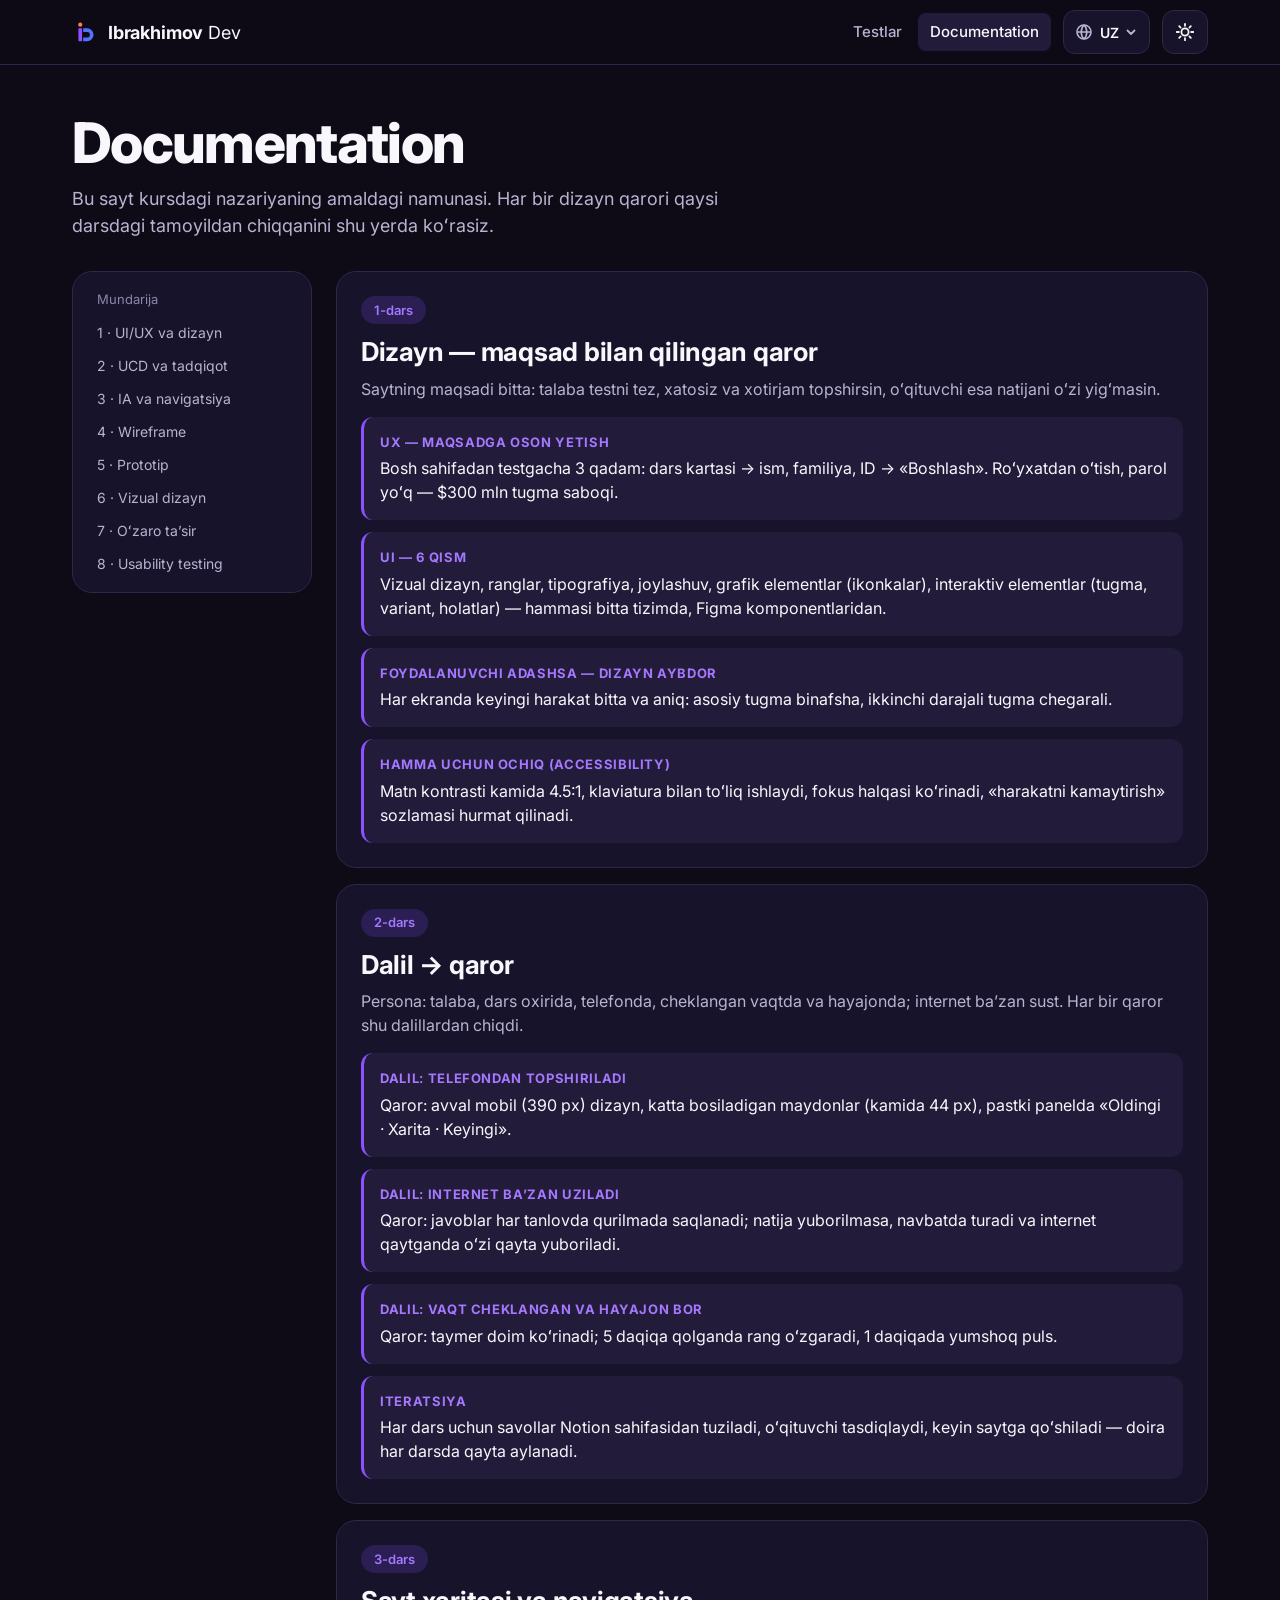
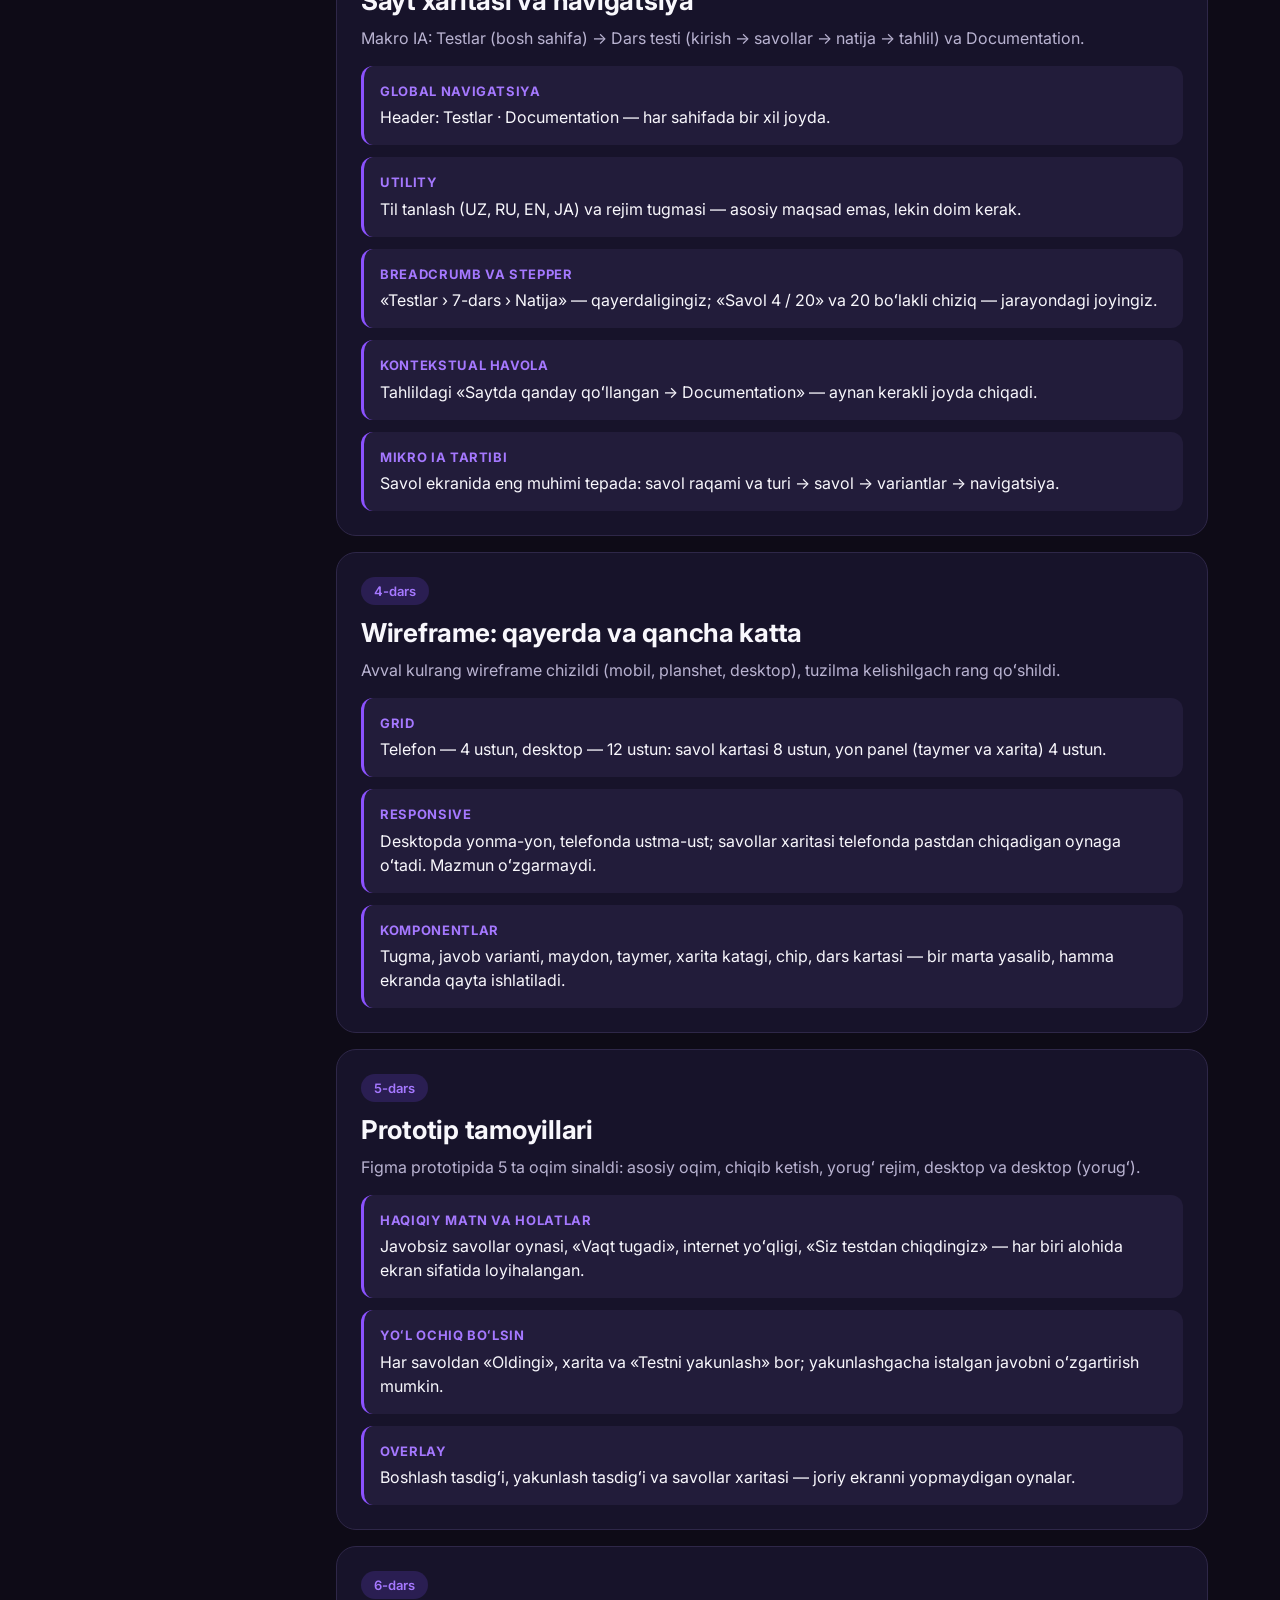
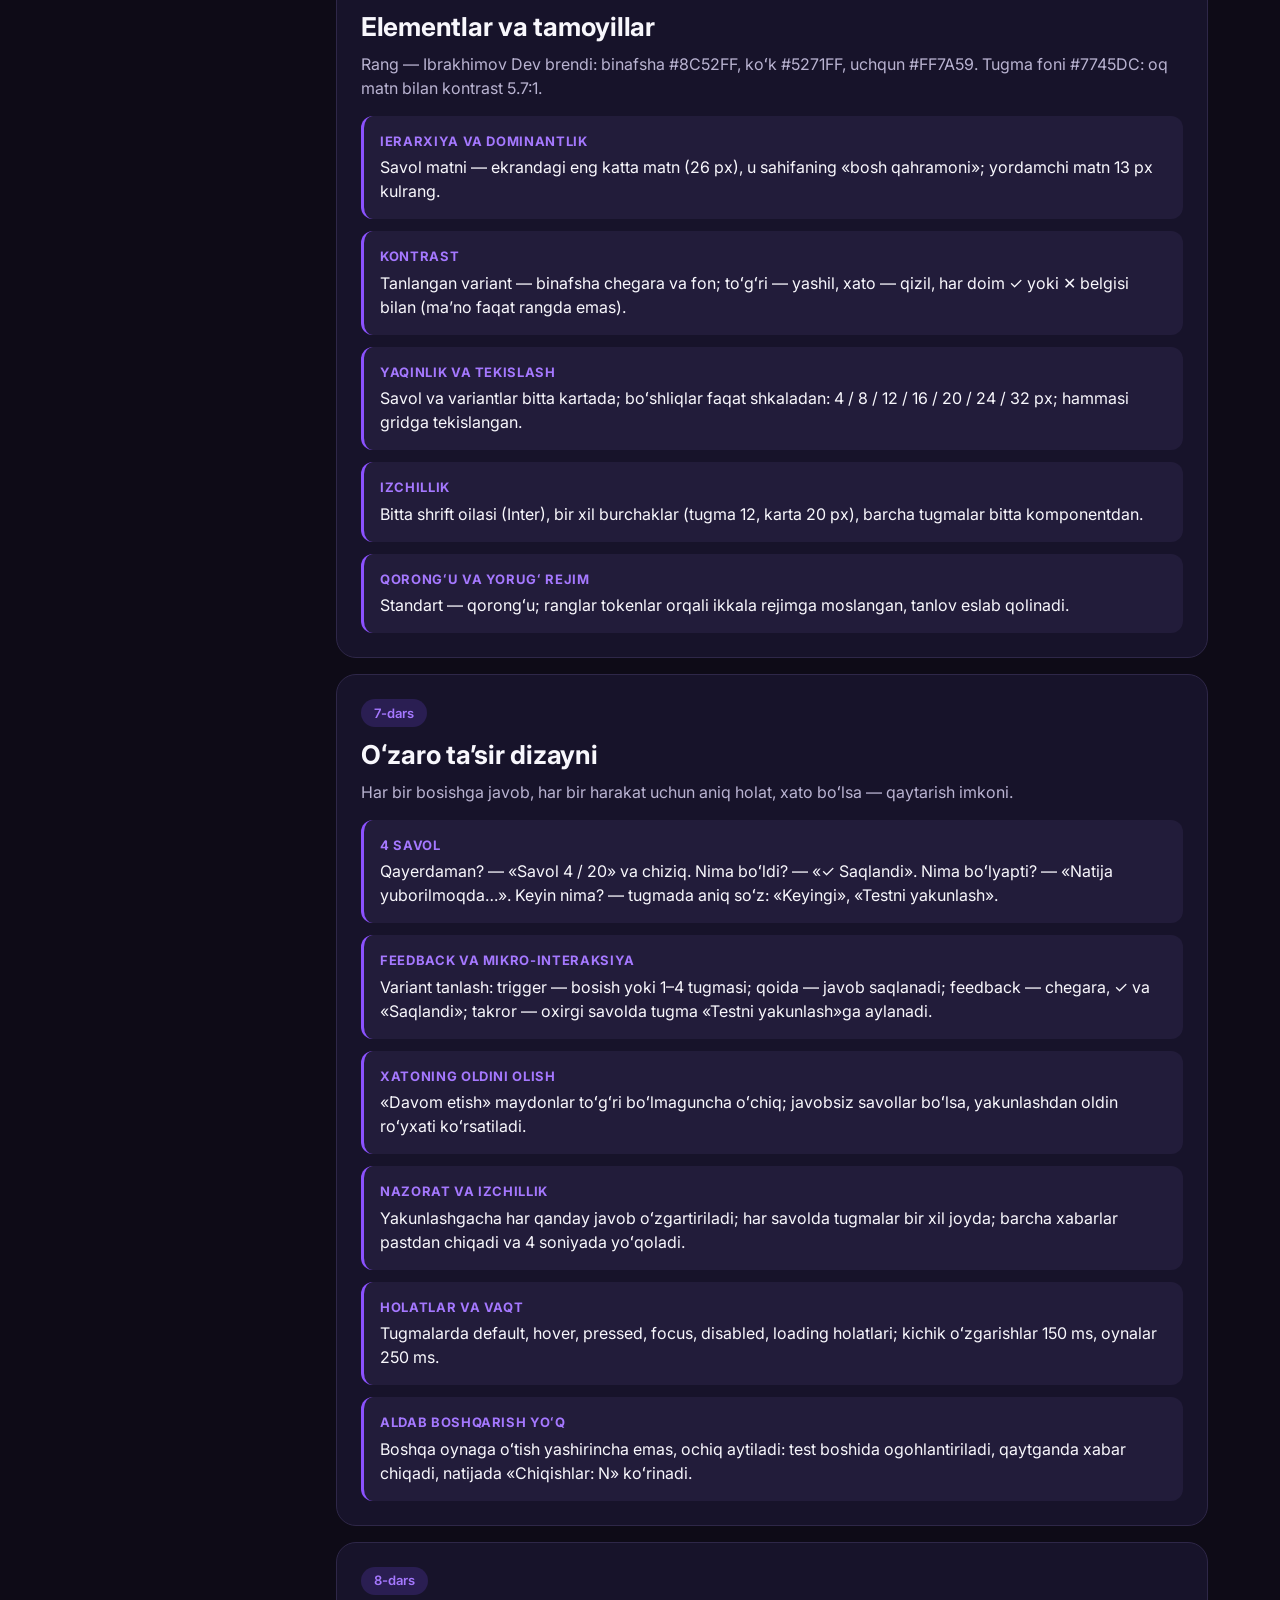
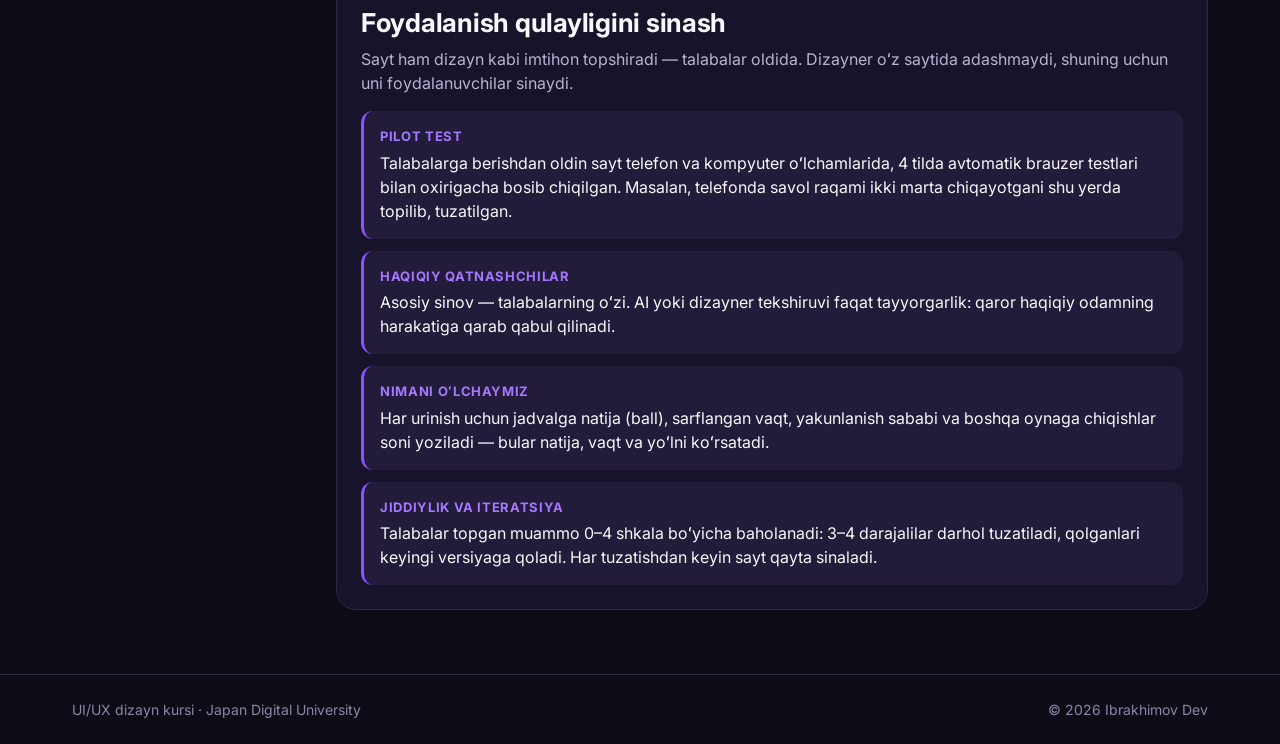
==== commit 050bd8af: "8-dars testi qo'shildi: Usability testing (4 tilda) - dars-8: 20 savol (15 nazariy + 5 amaliy), uz/r" ====
--- a/docs.html
+++ b/docs.html
@@ -32,6 +32,7 @@
       <a href="#dars-5">5 · Prototip</a>
       <a href="#dars-6">6 · Vizual dizayn</a>
       <a href="#dars-7">7 · Oʻzaro taʼsir</a>
+      <a href="#dars-8">8 · Usability testing</a>
     </nav>
 
     <div style="display:grid;gap:16px" lang="uz">
@@ -120,6 +121,18 @@
           <div class="decision"><span class="th">Aldab boshqarish yoʻq</span><span class="de">Boshqa oynaga oʻtish yashirincha emas, ochiq aytiladi: test boshida ogohlantiriladi, qaytganda xabar chiqadi, natijada «Chiqishlar: N» koʻrinadi.</span></div>
         </div>
       </section>
+
+      <section class="card doc-sec" id="dars-8">
+        <span class="chip chip-brand">8-dars</span>
+        <h2 class="h2" style="margin-top:12px">Foydalanish qulayligini sinash</h2>
+        <p class="intro">Sayt ham dizayn kabi imtihon topshiradi — talabalar oldida. Dizayner oʻz saytida adashmaydi, shuning uchun uni foydalanuvchilar sinaydi.</p>
+        <div class="decisions">
+          <div class="decision"><span class="th">Pilot test</span><span class="de">Talabalarga berishdan oldin sayt telefon va kompyuter oʻlchamlarida, 4 tilda avtomatik brauzer testlari bilan oxirigacha bosib chiqilgan. Masalan, telefonda savol raqami ikki marta chiqayotgani shu yerda topilib, tuzatilgan.</span></div>
+          <div class="decision"><span class="th">Haqiqiy qatnashchilar</span><span class="de">Asosiy sinov — talabalarning oʻzi. AI yoki dizayner tekshiruvi faqat tayyorgarlik: qaror haqiqiy odamning harakatiga qarab qabul qilinadi.</span></div>
+          <div class="decision"><span class="th">Nimani oʻlchaymiz</span><span class="de">Har urinish uchun jadvalga natija (ball), sarflangan vaqt, yakunlanish sababi va boshqa oynaga chiqishlar soni yoziladi — bular natija, vaqt va yoʻlni koʻrsatadi.</span></div>
+          <div class="decision"><span class="th">Jiddiylik va iteratsiya</span><span class="de">Talabalar topgan muammo 0–4 shkala boʻyicha baholanadi: 3–4 darajalilar darhol tuzatiladi, qolganlari keyingi versiyaga qoladi. Har tuzatishdan keyin sayt qayta sinaladi.</span></div>
+        </div>
+      </section>
     </div>
   </div>
 </main>
